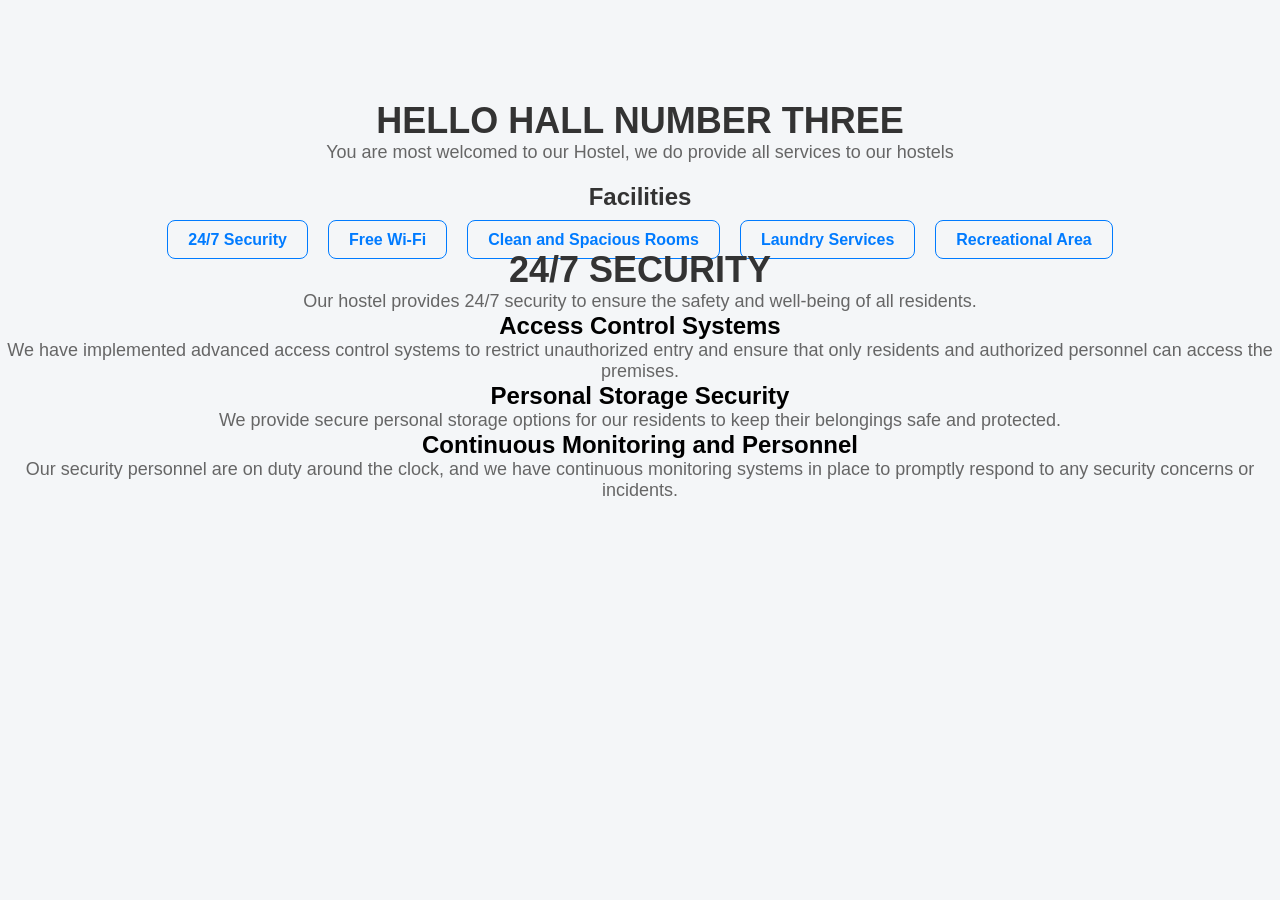
==== security.html @ 40da139a "i have changed the name from 24/7 security to security.html" ====
<!DOCTYPE html>
<html lang="en">
<head>
    <meta charset="UTF-8">
    <meta name="viewport" content="width=device-width, initial-scale=1.0">
    <title>24/7 security</title>
    <link rel="stylesheet" href="style.css">
</head>
<body>
     <h1>Hello hall number three</h1>
    <p>You are most welcomed to our Hostel, we do provide all services to our hostels</p>
    <div class="fm">
        <h2 class="h2">Facilities</h2>
        <ul>
            <li><a href="24/7 security.html">24/7 Security</a></li>
            <li><a href="#">Free Wi-Fi</a></li>
            <li><a href="#">Clean and Spacious Rooms</a></li>
            <li><a href="#">Laundry Services</a></li>
            <li><a href="#">Recreational Area</a></li>
        </ul>
    </div>
    
    <h1>24/7 Security</h1>
    <p>Our hostel provides 24/7 security to ensure the safety and well-being of all residents.</p>
    <h2>Access Control Systems</h2>
    <p>We have implemented advanced access control systems to restrict unauthorized entry and ensure that only
residents and authorized personnel can access the premises.</p>
    <h2>Personal Storage Security</h2>
    <p>We provide secure personal storage options for our residents to keep their belongings safe and protected.</p>
    <h2>Continuous Monitoring and Personnel</h2>
    <p>Our security personnel are on duty around the clock, and we have continuous monitoring systems in place to promptly respond to any security concerns or incidents.</p>

    
</body>
</html>
---- style.css ----
* {
  margin: 0;
  padding: 0;
  box-sizing: border-box;
}
body {
  font-family: Arial, sans-serif;
  background-color: #f4f6f8;
  text-align: center;
  padding-top: 100px;
}

h1 {
  color: #333;
  font-size: 36px;
  text-transform: uppercase;
}

p {
  color: #666;
  font-size: 18px;
}

.h2{
  color: #333;
  margin-top: 20px;
  margin-bottom: 20px;
}
.fm{
  color: #007bff;
  margin-top: 20px;

}
.fm ul{
  display: flex;
  justify-content: center;
  align-items: center;
}

.fm ul li{
  list-style: none;
margin: 0 10px;
}

.fm ul li a{
  text-decoration: none;
  color: #007bff;
  font-weight: bold;
  padding: 10px 20px;
  border: 1px solid #007bff;
  border-radius: 8px;
  transition: background-color 0.3s, color 0.3s;
}
.fm ul li a:hover {
  background-color: #007bff;
  color: #fff;
}

.fm ul li a:active {
  background-color: #0056b3;
  border-color: #0056b3;
}

.fm ul li a:focus {
  outline: none;
  box-shadow: 0 0 0 3px rgba(0, 123, 255, 0.5);
}

.form {
  margin-top: 30px;
  border: none;
  padding: 20px;
  background-color: #fff;
  border-radius: 10px;
  box-shadow: 0 2px 5px rgba(0, 0, 0, 0.1);
  display: inline-block;
}
.form input[type="text"],
.form input[type="email"]{
  width: 100%;
  padding: 10px;
  margin-bottom: 15px;
  border: 1px solid #ccc;
  border-radius: 5px;
}
.btn{
  background-color: #007bff;
  color: #fff;
  border: none;
  padding: 10px 20px;
  border-radius: 5px;
  cursor: pointer;
  width: 100%;
  transition: background-color 0.3s, color 0.3s;
}
.btn:hover {
  background-color: #0056b3;
}
.btn:active {
  background-color: #004085;
}
.btn:focus {
  outline: none;
  box-shadow: 0 0 0 3px rgba(0, 123, 255, 0.5);
}

footer {
  background-color: #333;
  color: #fff;
  padding: 20px 0;
  margin-top: 50px;
}
footer p {
  margin-bottom: 10px;
}

footer ul {
  list-style: none;
  display: flex;
  justify-content: center;
  padding: 0;
}
footer ul li {
  margin: 0 15px;
}
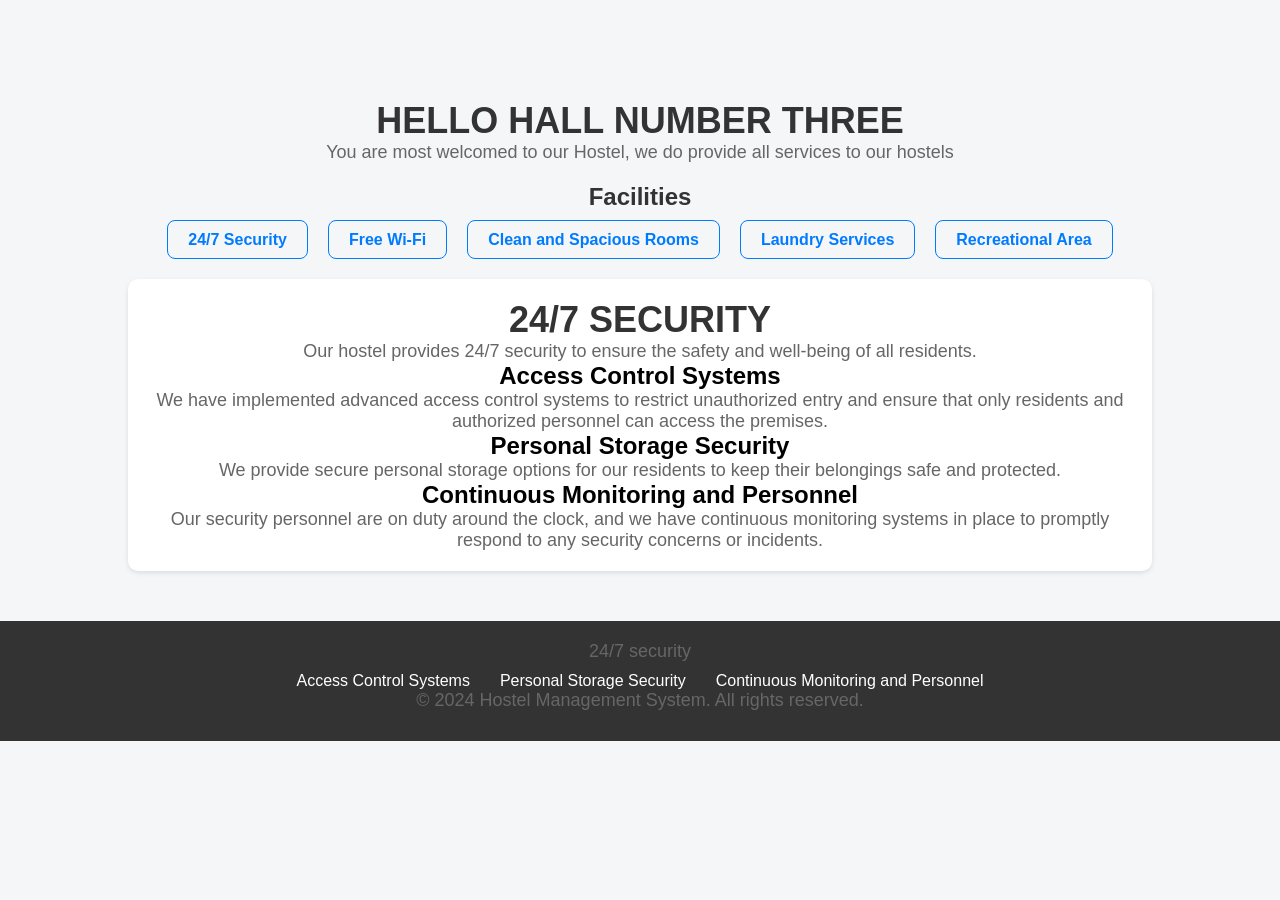
==== commit cfd66bf5: "linking the security page to the index page and adding a footer to both pages." ====
--- a/security.html
+++ b/security.html
@@ -12,7 +12,7 @@
     <div class="fm">
         <h2 class="h2">Facilities</h2>
         <ul>
-            <li><a href="24/7 security.html">24/7 Security</a></li>
+            <li><a href="index.html">24/7 Security</a></li>
             <li><a href="#">Free Wi-Fi</a></li>
             <li><a href="#">Clean and Spacious Rooms</a></li>
             <li><a href="#">Laundry Services</a></li>
@@ -20,6 +20,7 @@
         </ul>
     </div>
     
+    <div class="body">
     <h1>24/7 Security</h1>
     <p>Our hostel provides 24/7 security to ensure the safety and well-being of all residents.</p>
     <h2>Access Control Systems</h2>
@@ -29,7 +30,15 @@
     <p>We provide secure personal storage options for our residents to keep their belongings safe and protected.</p>
     <h2>Continuous Monitoring and Personnel</h2>
     <p>Our security personnel are on duty around the clock, and we have continuous monitoring systems in place to promptly respond to any security concerns or incidents.</p>
-
-    
+    </div>
+     <footer>
+        <p>24/7 security</p>
+        <ul>
+            <li>Access Control Systems</li>
+            <li>Personal Storage Security</li>
+            <li>Continuous Monitoring and Personnel</li>
+        </ul>
+    <p>&copy; 2024 Hostel Management System. All rights reserved.</p>
+    </footer>
 </body>
 </html>
--- a/style.css
+++ b/style.css
@@ -123,3 +123,16 @@
 footer ul li {
   margin: 0 15px;
 }
+
+.body{
+  margin-top: 30px;
+  border: none;
+  padding: 20px;
+  background-color: #fff;
+  border-radius: 10px;
+  box-shadow: 0 2px 5px rgba(0, 0, 0, 0.1);
+  text-align: center;
+  width: 80%;
+  margin-left: auto;
+  margin-right: auto;
+}
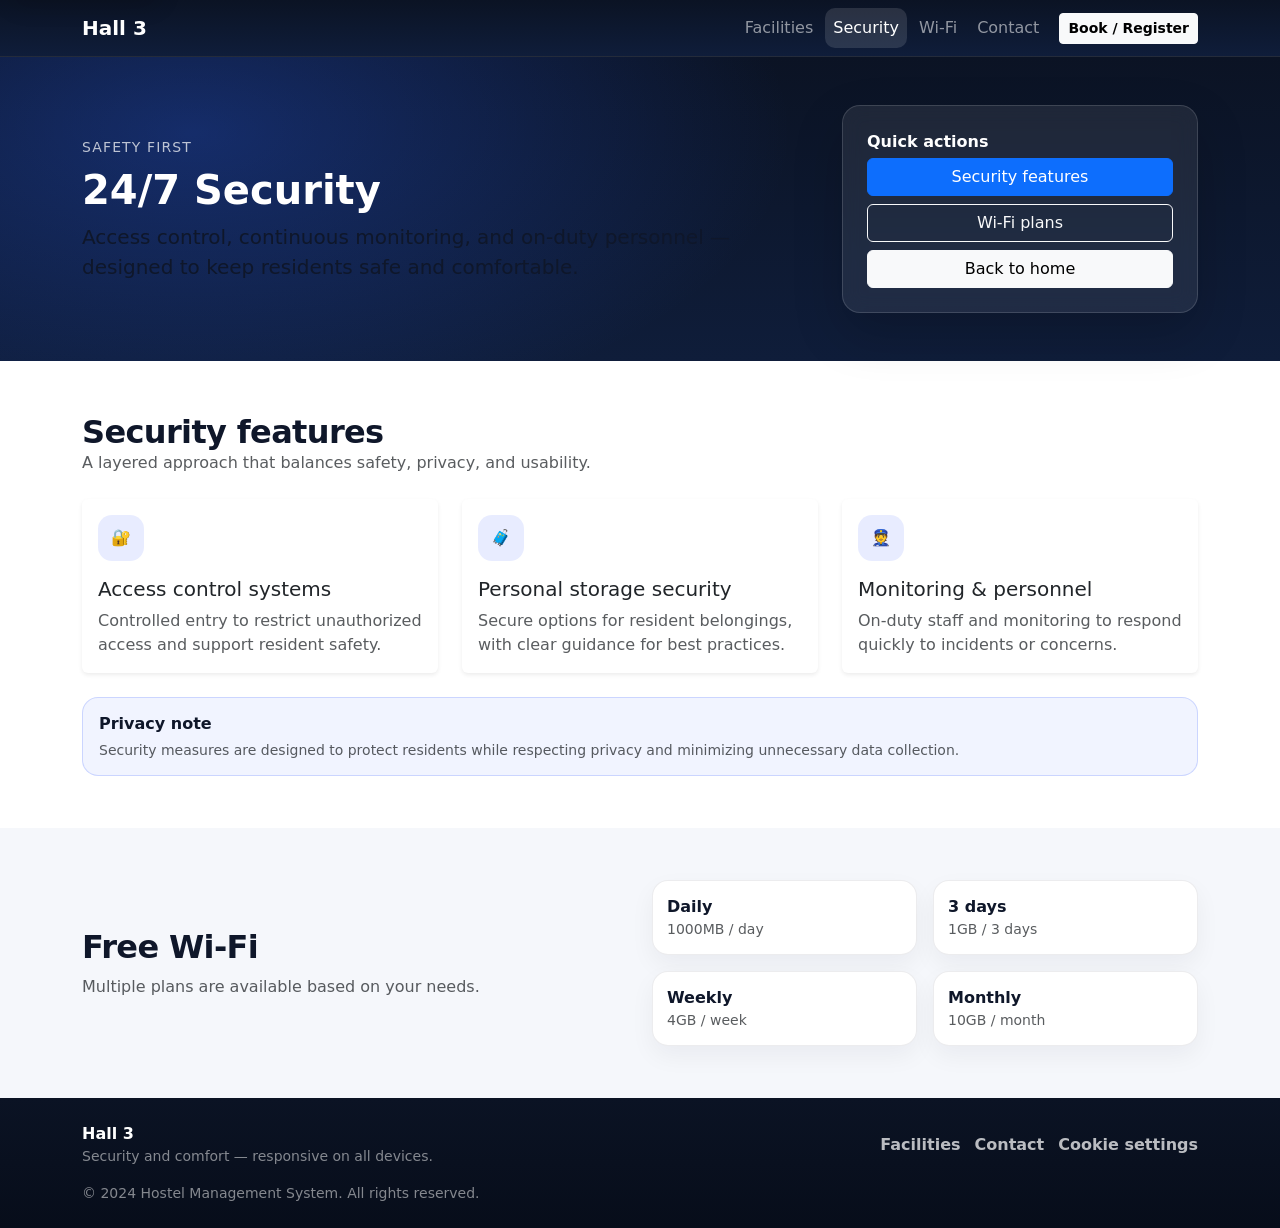
==== commit 21390c04: "Enhance index and security pages with improved layout, navigation, and security features. Added meta" ====
--- a/security.html
+++ b/security.html
@@ -4,41 +4,182 @@
     <meta charset="UTF-8">
     <meta name="viewport" content="width=device-width, initial-scale=1.0">
     <title>24/7 security</title>
+    <meta name="description" content="Hall 3 Hostel security — access control, monitoring, and on-duty personnel.">
+    <meta name="theme-color" content="#0b1324">
+    <meta name="referrer" content="strict-origin-when-cross-origin">
+    <meta http-equiv="X-Content-Type-Options" content="nosniff">
+    <meta http-equiv="Permissions-Policy" content="geolocation=(), microphone=(), camera=()">
+    <meta http-equiv="Content-Security-Policy" content="default-src 'self'; base-uri 'self'; object-src 'none'; frame-ancestors 'none'; form-action 'self'; img-src 'self' data:; style-src 'self' https://cdn.jsdelivr.net 'unsafe-inline'; script-src 'self' https://cdn.jsdelivr.net; upgrade-insecure-requests">
+
+    <link rel="preconnect" href="https://cdn.jsdelivr.net" crossorigin>
+    <link href="https://cdn.jsdelivr.net/npm/bootstrap@5.3.3/dist/css/bootstrap.min.css" rel="stylesheet" integrity="sha384-QWTKZyjpPEjISv5WaRU9OFeRpok6YctnYmDr5pNlyT2bRjXh0JMhjY6hW+ALEwIH" crossorigin="anonymous">
     <link rel="stylesheet" href="style.css">
 </head>
 <body>
-     <h1>Hello hall number three</h1>
-    <p>You are most welcomed to our Hostel, we do provide all services to our hostels</p>
-    <div class="fm">
-        <h2 class="h2">Facilities</h2>
-        <ul>
-            <li><a href="index.html">24/7 Security</a></li>
-            <li><a href="#">Free Wi-Fi</a></li>
-            <li><a href="#">Clean and Spacious Rooms</a></li>
-            <li><a href="#">Laundry Services</a></li>
-            <li><a href="#">Recreational Area</a></li>
-        </ul>
+    <a class="skip-link" href="#main">Skip to content</a>
+
+    <nav class="navbar navbar-expand-lg navbar-dark bg-brand sticky-top border-bottom border-white border-opacity-10">
+        <div class="container">
+            <a class="navbar-brand fw-semibold" href="index.html">Hall 3</a>
+            <button class="navbar-toggler" type="button" data-bs-toggle="collapse" data-bs-target="#siteNav" aria-controls="siteNav" aria-expanded="false" aria-label="Toggle navigation">
+                <span class="navbar-toggler-icon"></span>
+            </button>
+            <div class="collapse navbar-collapse" id="siteNav">
+                <ul class="navbar-nav ms-auto align-items-lg-center gap-lg-1">
+                    <li class="nav-item"><a class="nav-link" href="index.html#facilities">Facilities</a></li>
+                    <li class="nav-item"><a class="nav-link active" aria-current="page" href="security.html">Security</a></li>
+                    <li class="nav-item"><a class="nav-link" href="index.html#wifi">Wi‑Fi</a></li>
+                    <li class="nav-item"><a class="nav-link" href="index.html#contact">Contact</a></li>
+                    <li class="nav-item ms-lg-2">
+                        <a class="btn btn-sm btn-light fw-semibold" href="index.html#contact">Book / Register</a>
+                    </li>
+                </ul>
+            </div>
+        </div>
+    </nav>
+
+    <header class="page-hero">
+        <div class="container py-5">
+            <div class="row align-items-center g-4">
+                <div class="col-lg-8">
+                    <p class="text-uppercase text-brand-soft small mb-2">Safety first</p>
+                    <h1 class="display-6 fw-bold text-white mb-2">24/7 Security</h1>
+                    <p class="lead text-white-75 mb-0">Access control, continuous monitoring, and on‑duty personnel — designed to keep residents safe and comfortable.</p>
+                </div>
+                <div class="col-lg-4">
+                    <div class="glass-card p-4">
+                        <div class="text-white fw-semibold mb-1">Quick actions</div>
+                        <div class="d-grid gap-2">
+                            <a class="btn btn-primary" href="#security">Security features</a>
+                            <a class="btn btn-outline-light" href="#wifi">Wi‑Fi plans</a>
+                            <a class="btn btn-light" href="index.html">Back to home</a>
+                        </div>
+                    </div>
+                </div>
+            </div>
+        </div>
+    </header>
+
+    <main id="main" class="content">
+        <section id="security" class="section">
+            <div class="container">
+                <div class="mb-4">
+                    <h2 class="section-title">Security features</h2>
+                    <p class="text-muted mb-0">A layered approach that balances safety, privacy, and usability.</p>
+                </div>
+
+                <div class="row g-3 g-lg-4">
+                    <div class="col-md-6 col-lg-4">
+                        <div class="card shadow-sm border-0 h-100">
+                            <div class="card-body">
+                                <div class="feature-icon mb-3" aria-hidden="true">🔐</div>
+                                <h3 class="h5">Access control systems</h3>
+                                <p class="text-muted mb-0">Controlled entry to restrict unauthorized access and support resident safety.</p>
+                            </div>
+                        </div>
+                    </div>
+                    <div class="col-md-6 col-lg-4">
+                        <div class="card shadow-sm border-0 h-100">
+                            <div class="card-body">
+                                <div class="feature-icon mb-3" aria-hidden="true">🧳</div>
+                                <h3 class="h5">Personal storage security</h3>
+                                <p class="text-muted mb-0">Secure options for resident belongings, with clear guidance for best practices.</p>
+                            </div>
+                        </div>
+                    </div>
+                    <div class="col-md-6 col-lg-4">
+                        <div class="card shadow-sm border-0 h-100">
+                            <div class="card-body">
+                                <div class="feature-icon mb-3" aria-hidden="true">👮</div>
+                                <h3 class="h5">Monitoring & personnel</h3>
+                                <p class="text-muted mb-0">On‑duty staff and monitoring to respond quickly to incidents or concerns.</p>
+                            </div>
+                        </div>
+                    </div>
+                </div>
+
+                <div class="mt-4 notice">
+                    <div class="fw-semibold mb-1">Privacy note</div>
+                    <div class="text-muted small mb-0">Security measures are designed to protect residents while respecting privacy and minimizing unnecessary data collection.</div>
+                </div>
+            </div>
+        </section>
+
+        <section id="wifi" class="section section-muted">
+            <div class="container">
+                <div class="row align-items-center g-4">
+                    <div class="col-lg-6">
+                        <h2 class="section-title mb-2">Free Wi‑Fi</h2>
+                        <p class="text-muted mb-0">Multiple plans are available based on your needs.</p>
+                    </div>
+                    <div class="col-lg-6">
+                        <div class="row g-3">
+                            <div class="col-6">
+                                <div class="plan-card">
+                                    <div class="fw-semibold">Daily</div>
+                                    <div class="text-muted small">1000MB / day</div>
+                                </div>
+                            </div>
+                            <div class="col-6">
+                                <div class="plan-card">
+                                    <div class="fw-semibold">3 days</div>
+                                    <div class="text-muted small">1GB / 3 days</div>
+                                </div>
+                            </div>
+                            <div class="col-6">
+                                <div class="plan-card">
+                                    <div class="fw-semibold">Weekly</div>
+                                    <div class="text-muted small">4GB / week</div>
+                                </div>
+                            </div>
+                            <div class="col-6">
+                                <div class="plan-card">
+                                    <div class="fw-semibold">Monthly</div>
+                                    <div class="text-muted small">10GB / month</div>
+                                </div>
+                            </div>
+                        </div>
+                    </div>
+                </div>
+            </div>
+        </section>
+    </main>
+
+    <footer class="footer">
+        <div class="container py-4">
+            <div class="row g-3 align-items-center">
+                <div class="col-md">
+                    <div class="text-white fw-semibold">Hall 3</div>
+                    <div class="text-white-50 small">Security and comfort — responsive on all devices.</div>
+                </div>
+                <div class="col-md-auto">
+                    <ul class="footer-links">
+                        <li><a href="index.html#facilities">Facilities</a></li>
+                        <li><a href="index.html#contact">Contact</a></li>
+                        <li><button class="link-button" type="button" data-open-cookie-settings>Cookie settings</button></li>
+                    </ul>
+                </div>
+            </div>
+            <div class="text-white-50 small mt-3">&copy; 2024 Hostel Management System. All rights reserved.</div>
+        </div>
+    </footer>
+
+    <div class="cookie-banner" role="dialog" aria-live="polite" aria-label="Cookie notice" hidden>
+        <div class="container">
+            <div class="cookie-inner">
+                <div class="cookie-text">
+                    <div class="fw-semibold">Cookies</div>
+                    <div class="text-muted small mb-0">We use essential cookies to remember your preferences and improve usability. You can change this anytime.</div>
+                </div>
+                <div class="cookie-actions">
+                    <button class="btn btn-outline-secondary btn-sm" type="button" data-cookie-decline>Decline</button>
+                    <button class="btn btn-primary btn-sm" type="button" data-cookie-accept>Accept</button>
+                </div>
+            </div>
+        </div>
     </div>
-    
-    <div class="body">
-    <h1>24/7 Security</h1>
-    <p>Our hostel provides 24/7 security to ensure the safety and well-being of all residents.</p>
-    <h2>Access Control Systems</h2>
-    <p>We have implemented advanced access control systems to restrict unauthorized entry and ensure that only
-residents and authorized personnel can access the premises.</p>
-    <h2>Personal Storage Security</h2>
-    <p>We provide secure personal storage options for our residents to keep their belongings safe and protected.</p>
-    <h2>Continuous Monitoring and Personnel</h2>
-    <p>Our security personnel are on duty around the clock, and we have continuous monitoring systems in place to promptly respond to any security concerns or incidents.</p>
-    </div>
-     <footer>
-        <p>24/7 security</p>
-        <ul>
-            <li>Access Control Systems</li>
-            <li>Personal Storage Security</li>
-            <li>Continuous Monitoring and Personnel</li>
-        </ul>
-    <p>&copy; 2024 Hostel Management System. All rights reserved.</p>
-    </footer>
+
+    <script src="https://cdn.jsdelivr.net/npm/bootstrap@5.3.3/dist/js/bootstrap.bundle.min.js" integrity="sha384-YvpcrYf0tY3lHB60NNkmXc5s9fDVZLESaAA55NDzOxhy9GkcIdslK1eN7N6jIeHz" crossorigin="anonymous" defer></script>
+    <script src="assets/js/main.js" defer></script>
 </body>
 </html>
--- a/style.css
+++ b/style.css
@@ -1,138 +1,229 @@
-* {
-  margin: 0;
-  padding: 0;
-  box-sizing: border-box;
-}
-body {
-  font-family: Arial, sans-serif;
-  background-color: #f4f6f8;
-  text-align: center;
-  padding-top: 100px;
-}
-
-h1 {
-  color: #333;
-  font-size: 36px;
-  text-transform: uppercase;
-}
-
-p {
-  color: #666;
-  font-size: 18px;
-}
-
-.h2{
-  color: #333;
-  margin-top: 20px;
-  margin-bottom: 20px;
-}
-.fm{
-  color: #007bff;
-  margin-top: 20px;
-
-}
-.fm ul{
-  display: flex;
-  justify-content: center;
-  align-items: center;
-}
-
-.fm ul li{
-  list-style: none;
-margin: 0 10px;
-}
-
-.fm ul li a{
-  text-decoration: none;
-  color: #007bff;
-  font-weight: bold;
-  padding: 10px 20px;
-  border: 1px solid #007bff;
-  border-radius: 8px;
-  transition: background-color 0.3s, color 0.3s;
-}
-.fm ul li a:hover {
-  background-color: #007bff;
-  color: #fff;
-}
-
-.fm ul li a:active {
-  background-color: #0056b3;
-  border-color: #0056b3;
-}
-
-.fm ul li a:focus {
-  outline: none;
-  box-shadow: 0 0 0 3px rgba(0, 123, 255, 0.5);
-}
-
-.form {
-  margin-top: 30px;
-  border: none;
-  padding: 20px;
-  background-color: #fff;
-  border-radius: 10px;
-  box-shadow: 0 2px 5px rgba(0, 0, 0, 0.1);
-  display: inline-block;
-}
-.form input[type="text"],
-.form input[type="email"]{
-  width: 100%;
-  padding: 10px;
-  margin-bottom: 15px;
-  border: 1px solid #ccc;
-  border-radius: 5px;
-}
-.btn{
-  background-color: #007bff;
-  color: #fff;
-  border: none;
-  padding: 10px 20px;
-  border-radius: 5px;
-  cursor: pointer;
-  width: 100%;
-  transition: background-color 0.3s, color 0.3s;
-}
-.btn:hover {
-  background-color: #0056b3;
-}
-.btn:active {
-  background-color: #004085;
-}
-.btn:focus {
-  outline: none;
-  box-shadow: 0 0 0 3px rgba(0, 123, 255, 0.5);
-}
-
-footer {
-  background-color: #333;
-  color: #fff;
-  padding: 20px 0;
-  margin-top: 50px;
-}
-footer p {
-  margin-bottom: 10px;
-}
-
-footer ul {
-  list-style: none;
-  display: flex;
-  justify-content: center;
-  padding: 0;
-}
-footer ul li {
-  margin: 0 15px;
-}
-
-.body{
-  margin-top: 30px;
-  border: none;
-  padding: 20px;
-  background-color: #fff;
-  border-radius: 10px;
-  box-shadow: 0 2px 5px rgba(0, 0, 0, 0.1);
-  text-align: center;
-  width: 80%;
-  margin-left: auto;
-  margin-right: auto;
+:root{
+  --brand-900:#0b1324;
+  --brand-800:#0f1d3a;
+  --brand-600:#1f4bff;
+  --brand-500:#2a62ff;
+  --text-900:#0f172a;
+  --text-600:#475569;
+  --surface:#ffffff;
+  --surface-2:#f5f7fb;
+  --ring:rgba(42,98,255,.35);
+}
+
+*{box-sizing:border-box}
+
+html{
+  scroll-behavior:smooth;
+}
+
+body{
+  color:var(--text-900);
+  background:var(--surface);
+}
+
+@media (prefers-reduced-motion: reduce){
+  html{scroll-behavior:auto}
+  *{transition:none !important; animation:none !important;}
+}
+
+.bg-brand{
+  background:linear-gradient(180deg,var(--brand-900),var(--brand-800));
+}
+
+.text-brand-soft{
+  color:rgba(255,255,255,.72) !important;
+  letter-spacing:.08em;
+}
+
+.link-brand{
+  color:var(--brand-600);
+  text-decoration:none;
+  font-weight:600;
+}
+.link-brand:hover{color:var(--brand-500); text-decoration:underline;}
+
+.skip-link{
+  position:absolute;
+  left:12px;
+  top:12px;
+  z-index:2000;
+  padding:10px 12px;
+  border-radius:10px;
+  background:#fff;
+  color:#111;
+  box-shadow:0 10px 25px rgba(0,0,0,.15);
+  transform:translateY(-140%);
+  transition:transform .2s ease;
+  text-decoration:none;
+}
+.skip-link:focus{transform:translateY(0); outline:3px solid var(--ring); outline-offset:2px;}
+
+.navbar .nav-link{
+  border-radius:10px;
+}
+.navbar .nav-link:focus-visible{
+  outline:3px solid var(--ring);
+  outline-offset:2px;
+}
+.navbar .nav-link.active{
+  background:rgba(255,255,255,.12);
+}
+
+.hero{
+  background:radial-gradient(1200px 600px at 20% 10%, rgba(42,98,255,.35), transparent 60%),
+             radial-gradient(900px 500px at 90% 40%, rgba(31,75,255,.25), transparent 55%),
+             linear-gradient(180deg,var(--brand-900),var(--brand-800));
+}
+
+.page-hero{
+  background:radial-gradient(1000px 500px at 15% 25%, rgba(42,98,255,.30), transparent 60%),
+             linear-gradient(180deg,var(--brand-900),var(--brand-800));
+}
+
+.content{
+  background:var(--surface);
+}
+
+.py-lg-6{
+  padding-top:4rem !important;
+  padding-bottom:4rem !important;
+}
+@media (min-width: 992px){
+  .py-lg-6{
+    padding-top:5.5rem !important;
+    padding-bottom:5.5rem !important;
+  }
+}
+
+.glass-card{
+  background:rgba(255,255,255,.08);
+  border:1px solid rgba(255,255,255,.14);
+  border-radius:18px;
+  box-shadow:0 20px 50px rgba(0,0,0,.18);
+  backdrop-filter: blur(10px);
+}
+
+.pill{
+  display:inline-flex;
+  align-items:center;
+  padding:8px 10px;
+  border-radius:999px;
+  background:rgba(255,255,255,.10);
+  border:1px solid rgba(255,255,255,.14);
+}
+
+.section{
+  padding:3.25rem 0;
+}
+.section-muted{
+  background:var(--surface-2);
+}
+
+.section-title{
+  font-weight:800;
+  letter-spacing:-.02em;
+  margin:0;
+}
+
+.feature-card{
+  display:block;
+  height:100%;
+  padding:18px;
+  border-radius:16px;
+  background:var(--surface);
+  border:1px solid rgba(15,23,42,.08);
+  box-shadow:0 10px 25px rgba(15,23,42,.06);
+  text-decoration:none;
+  color:inherit;
+  transition:transform .18s ease, box-shadow .18s ease, border-color .18s ease;
+}
+.feature-card:hover{
+  transform:translateY(-2px);
+  box-shadow:0 18px 40px rgba(15,23,42,.10);
+  border-color:rgba(31,75,255,.25);
+}
+.feature-card:focus-visible{
+  outline:3px solid var(--ring);
+  outline-offset:3px;
+}
+
+.feature-icon{
+  width:46px;
+  height:46px;
+  border-radius:14px;
+  display:grid;
+  place-items:center;
+  background:rgba(31,75,255,.10);
+}
+
+.plan-card{
+  background:var(--surface);
+  border:1px solid rgba(15,23,42,.08);
+  border-radius:16px;
+  padding:14px;
+  box-shadow:0 10px 25px rgba(15,23,42,.05);
+}
+
+.notice{
+  background:rgba(31,75,255,.06);
+  border:1px solid rgba(31,75,255,.18);
+  border-radius:16px;
+  padding:14px 16px;
+}
+
+.footer{
+  background:linear-gradient(180deg,var(--brand-900),#070d1a);
+}
+.footer-links{
+  margin:0;
+  padding:0;
+  list-style:none;
+  display:flex;
+  flex-wrap:wrap;
+  gap:14px;
+}
+.footer-links a,
+.link-button{
+  color:rgba(255,255,255,.72);
+  text-decoration:none;
+  font-weight:600;
+  background:none;
+  border:none;
+  padding:0;
+}
+.footer-links a:hover,
+.link-button:hover{
+  color:#fff;
+  text-decoration:underline;
+}
+.link-button:focus-visible{
+  outline:3px solid var(--ring);
+  outline-offset:3px;
+  border-radius:10px;
+}
+
+.cookie-banner{
+  position:fixed;
+  left:0;
+  right:0;
+  bottom:0;
+  z-index:1700;
+  padding:12px 0;
+  background:rgba(255,255,255,.92);
+  border-top:1px solid rgba(15,23,42,.10);
+  backdrop-filter: blur(10px);
+}
+.cookie-inner{
+  display:flex;
+  gap:12px;
+  align-items:center;
+  justify-content:space-between;
+}
+.cookie-actions{
+  display:flex;
+  gap:8px;
+  flex-wrap:wrap;
+}
+@media (max-width: 575.98px){
+  .cookie-inner{flex-direction:column; align-items:flex-start;}
 }
